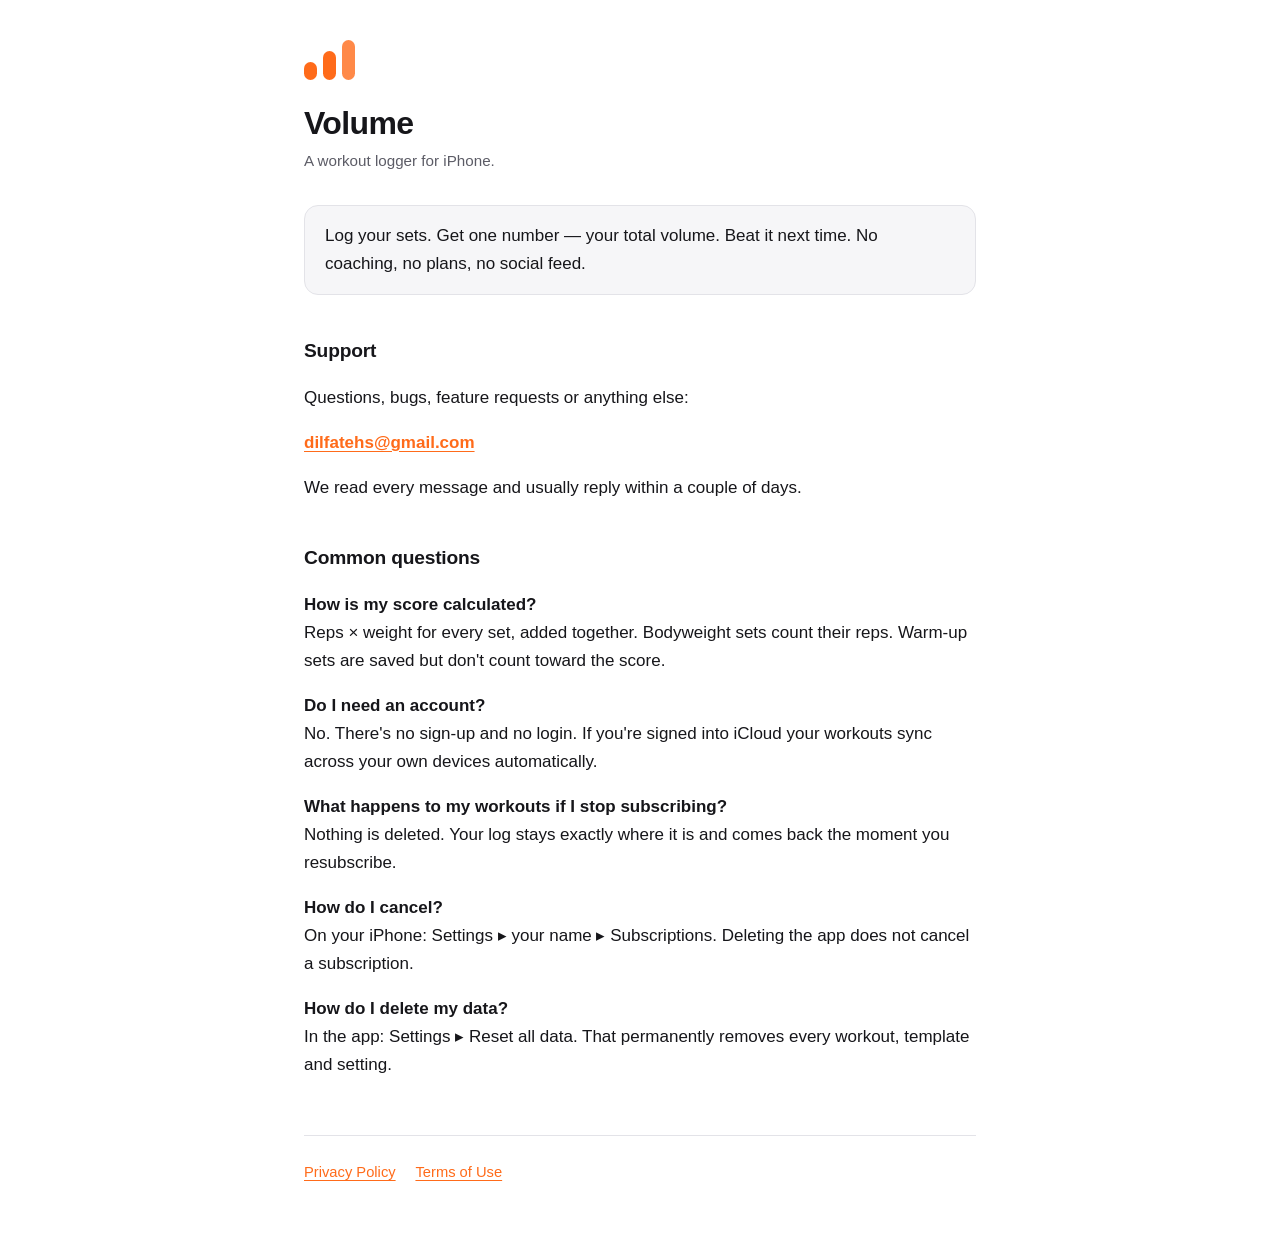
==== docs/index.html @ 06da74b7 "Publish legal pages as HTML; real URLs in the app; submission guide Legal pages are now self-contain" ====
<!doctype html>
<html lang="en">
<head>
<meta charset="utf-8">
<meta name="viewport" content="width=device-width, initial-scale=1">
<title>Volume — Workout Log</title>
<link rel="stylesheet" href="style.css">
</head>
<body>
<main>
  <div class="logo" aria-hidden="true"><span></span><span></span><span></span></div>

  <h1>Volume</h1>
  <p class="updated">A workout logger for iPhone.</p>

  <div class="lede">
    <p style="margin:0">Log your sets. Get one number — your total volume. Beat it next time.
    No coaching, no plans, no social feed.</p>
  </div>

  <h2>Support</h2>
  <p>Questions, bugs, feature requests or anything else:</p>
  <p><strong><a href="mailto:dilfatehs@gmail.com">dilfatehs@gmail.com</a></strong></p>
  <p>We read every message and usually reply within a couple of days.</p>

  <h2>Common questions</h2>

  <p><strong>How is my score calculated?</strong><br>
  Reps × weight for every set, added together. Bodyweight sets count their reps. Warm-up
  sets are saved but don't count toward the score.</p>

  <p><strong>Do I need an account?</strong><br>
  No. There's no sign-up and no login. If you're signed into iCloud your workouts sync
  across your own devices automatically.</p>

  <p><strong>What happens to my workouts if I stop subscribing?</strong><br>
  Nothing is deleted. Your log stays exactly where it is and comes back the moment you
  resubscribe.</p>

  <p><strong>How do I cancel?</strong><br>
  On your iPhone: Settings ▸ your name ▸ Subscriptions. Deleting the app does not cancel a
  subscription.</p>

  <p><strong>How do I delete my data?</strong><br>
  In the app: Settings ▸ Reset all data. That permanently removes every workout, template
  and setting.</p>

  <footer>
    <a href="privacy.html">Privacy Policy</a>
    <a href="terms.html">Terms of Use</a>
  </footer>
</main>
</body>
</html>
---- docs/style.css ----
/* Shared styling for the Volume legal + support pages. Self-contained: no web fonts, no
   CDN, nothing external — so the pages always load, including for App Review. */

:root {
  --accent: #FF6B1A;
  --text: #16161a;
  --muted: #5c5c66;
  --bg: #ffffff;
  --card: #f6f6f8;
  --hairline: #e3e3e8;
}

@media (prefers-color-scheme: dark) {
  :root {
    --accent: #FF7F33;
    --text: #f2f2f5;
    --muted: #a0a0ad;
    --bg: #0b0b0c;
    --card: #17171a;
    --hairline: #2c2c32;
  }
}

* { box-sizing: border-box; }

body {
  margin: 0;
  padding: 2.5rem 1.25rem 4rem;
  background: var(--bg);
  color: var(--text);
  font: 17px/1.65 -apple-system, BlinkMacSystemFont, "Segoe UI", Roboto, Helvetica, Arial, sans-serif;
  -webkit-text-size-adjust: 100%;
}

main { max-width: 42rem; margin: 0 auto; }

.logo {
  display: flex;
  align-items: flex-end;
  gap: 6px;
  height: 40px;
  margin-bottom: 1.5rem;
}
.logo span {
  display: block;
  width: 13px;
  border-radius: 7px;
  background: var(--accent);
}
.logo span:nth-child(1) { height: 44%; }
.logo span:nth-child(2) { height: 72%; }
.logo span:nth-child(3) { height: 100%; opacity: 0.8; }

h1 { font-size: 2rem; line-height: 1.2; margin: 0 0 0.35rem; letter-spacing: -0.02em; }
h2 { font-size: 1.2rem; margin: 2.5rem 0 0.6rem; letter-spacing: -0.01em; }
.updated { color: var(--muted); font-size: 0.95rem; margin: 0 0 2rem; }
p, li { color: var(--text); }
strong { font-weight: 650; }
a { color: var(--accent); text-underline-offset: 3px; }

ul { padding-left: 1.2rem; }
li { margin: 0.35rem 0; }

.lede {
  background: var(--card);
  border: 1px solid var(--hairline);
  border-radius: 14px;
  padding: 1rem 1.25rem;
  margin: 0 0 1.5rem;
}

footer {
  margin-top: 3.5rem;
  padding-top: 1.5rem;
  border-top: 1px solid var(--hairline);
  color: var(--muted);
  font-size: 0.92rem;
}
footer a { margin-right: 1rem; }
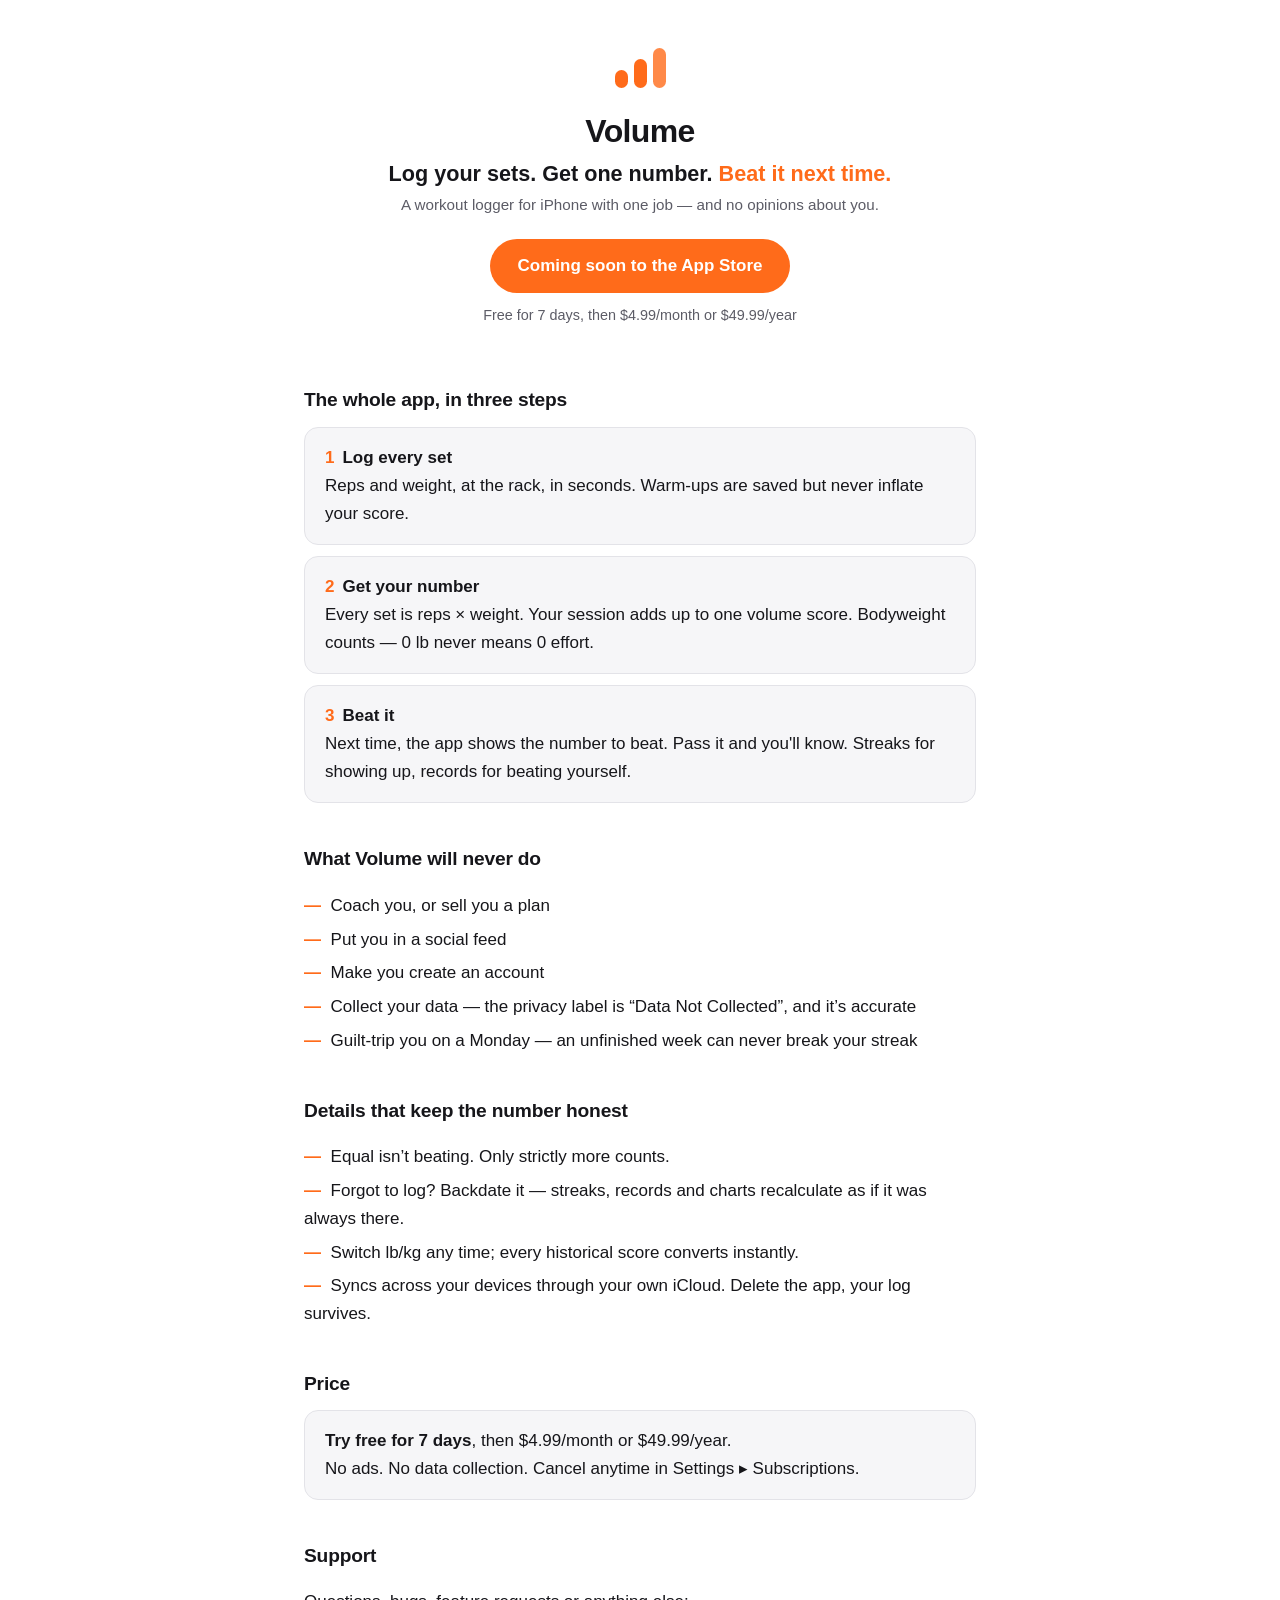
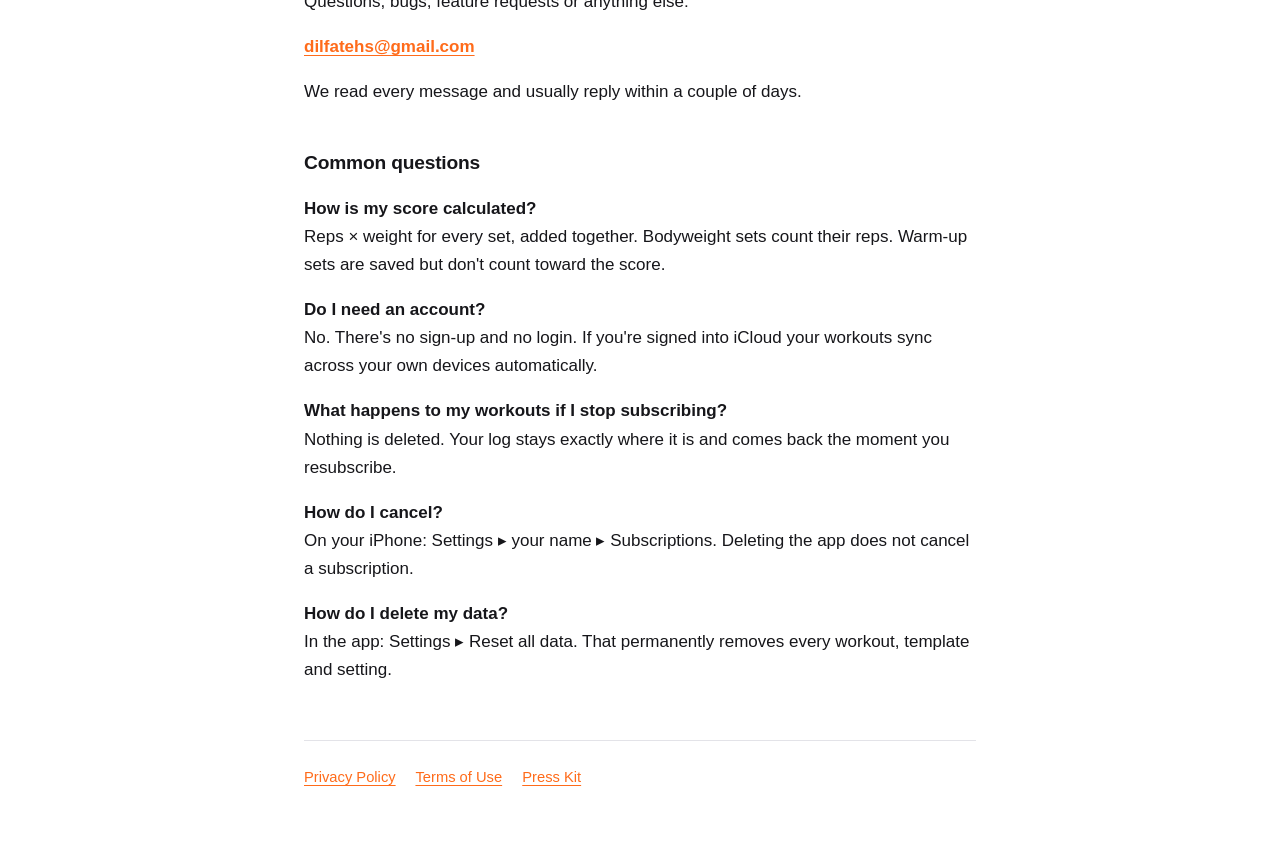
==== commit b214731a: "Marketing kit: landing page, press kit, scripts, and a footage camera rig docs/index.html grows from" ====
--- a/docs/index.html
+++ b/docs/index.html
@@ -3,22 +3,73 @@
 <head>
 <meta charset="utf-8">
 <meta name="viewport" content="width=device-width, initial-scale=1">
-<title>Volume — Workout Log</title>
+<title>Volume — Log your sets. Get one number. Beat it.</title>
+<meta name="description" content="A workout logger for iPhone with one job: tell you if you beat last time. No coaching, no plans, no social feed. 7-day free trial.">
+<meta property="og:title" content="Volume — Workout Log">
+<meta property="og:description" content="Log your sets. Get one number. Beat it next time.">
 <link rel="stylesheet" href="style.css">
+<style>
+  .hero { text-align: center; padding: 0.5rem 0 1rem; }
+  .hero .logo { justify-content: center; margin-left: auto; margin-right: auto; }
+  .tagline { font-size: 1.35rem; font-weight: 650; margin: 0.25rem 0 0; }
+  .tagline em { color: var(--accent); font-style: normal; }
+  .cta {
+    display: inline-block; margin-top: 1.4rem; background: var(--accent); color: #fff;
+    padding: 0.8rem 1.75rem; border-radius: 99px; font-weight: 650; text-decoration: none;
+  }
+  .cta-note { display: block; margin-top: 0.7rem; font-size: 0.9rem; color: var(--muted); }
+  .step { background: var(--card); border: 1px solid var(--hairline); border-radius: 14px;
+    padding: 1rem 1.25rem; margin: 0.7rem 0; }
+  .step b { display: block; }
+  .step .n { color: var(--accent); font-weight: 800; margin-right: 0.5rem; }
+  ul.nots { list-style: none; padding: 0; }
+  ul.nots li::before { content: "—"; color: var(--accent); margin-right: 0.6rem; font-weight: 800; }
+</style>
 </head>
 <body>
 <main>
-  <div class="logo" aria-hidden="true"><span></span><span></span><span></span></div>
-
-  <h1>Volume</h1>
-  <p class="updated">A workout logger for iPhone.</p>
-
-  <div class="lede">
-    <p style="margin:0">Log your sets. Get one number — your total volume. Beat it next time.
-    No coaching, no plans, no social feed.</p>
+  <div class="hero">
+    <div class="logo" aria-hidden="true"><span></span><span></span><span></span></div>
+    <h1>Volume</h1>
+    <p class="tagline">Log your sets. Get one number. <em>Beat it next time.</em></p>
+    <p class="updated" style="margin-bottom:0">A workout logger for iPhone with one job — and no opinions about you.</p>
+    <!-- Replace href with the real App Store URL at release -->
+    <a class="cta" href="#">Coming soon to the App&nbsp;Store</a>
+    <span class="cta-note">Free for 7 days, then $4.99/month or $49.99/year</span>
   </div>
 
-  <h2>Support</h2>
+  <h2>The whole app, in three steps</h2>
+  <div class="step"><b><span class="n">1</span>Log every set</b>
+    Reps and weight, at the rack, in seconds. Warm-ups are saved but never inflate your score.</div>
+  <div class="step"><b><span class="n">2</span>Get your number</b>
+    Every set is reps × weight. Your session adds up to one volume score. Bodyweight counts — 0 lb never means 0 effort.</div>
+  <div class="step"><b><span class="n">3</span>Beat it</b>
+    Next time, the app shows the number to beat. Pass it and you'll know. Streaks for showing up, records for beating yourself.</div>
+
+  <h2>What Volume will never do</h2>
+  <ul class="nots">
+    <li>Coach you, or sell you a plan</li>
+    <li>Put you in a social feed</li>
+    <li>Make you create an account</li>
+    <li>Collect your data — the privacy label is “Data Not Collected”, and it’s accurate</li>
+    <li>Guilt-trip you on a Monday — an unfinished week can never break your streak</li>
+  </ul>
+
+  <h2>Details that keep the number honest</h2>
+  <ul class="nots">
+    <li>Equal isn’t beating. Only strictly more counts.</li>
+    <li>Forgot to log? Backdate it — streaks, records and charts recalculate as if it was always there.</li>
+    <li>Switch lb/kg any time; every historical score converts instantly.</li>
+    <li>Syncs across your devices through your own iCloud. Delete the app, your log survives.</li>
+  </ul>
+
+  <h2>Price</h2>
+  <div class="lede">
+    <p style="margin:0"><strong>Try free for 7 days</strong>, then $4.99/month or $49.99/year.<br>
+    No ads. No data collection. Cancel anytime in Settings ▸ Subscriptions.</p>
+  </div>
+
+  <h2 id="support">Support</h2>
   <p>Questions, bugs, feature requests or anything else:</p>
   <p><strong><a href="mailto:dilfatehs@gmail.com">dilfatehs@gmail.com</a></strong></p>
   <p>We read every message and usually reply within a couple of days.</p>
@@ -48,6 +99,7 @@
   <footer>
     <a href="privacy.html">Privacy Policy</a>
     <a href="terms.html">Terms of Use</a>
+    <a href="press.html">Press Kit</a>
   </footer>
 </main>
 </body>
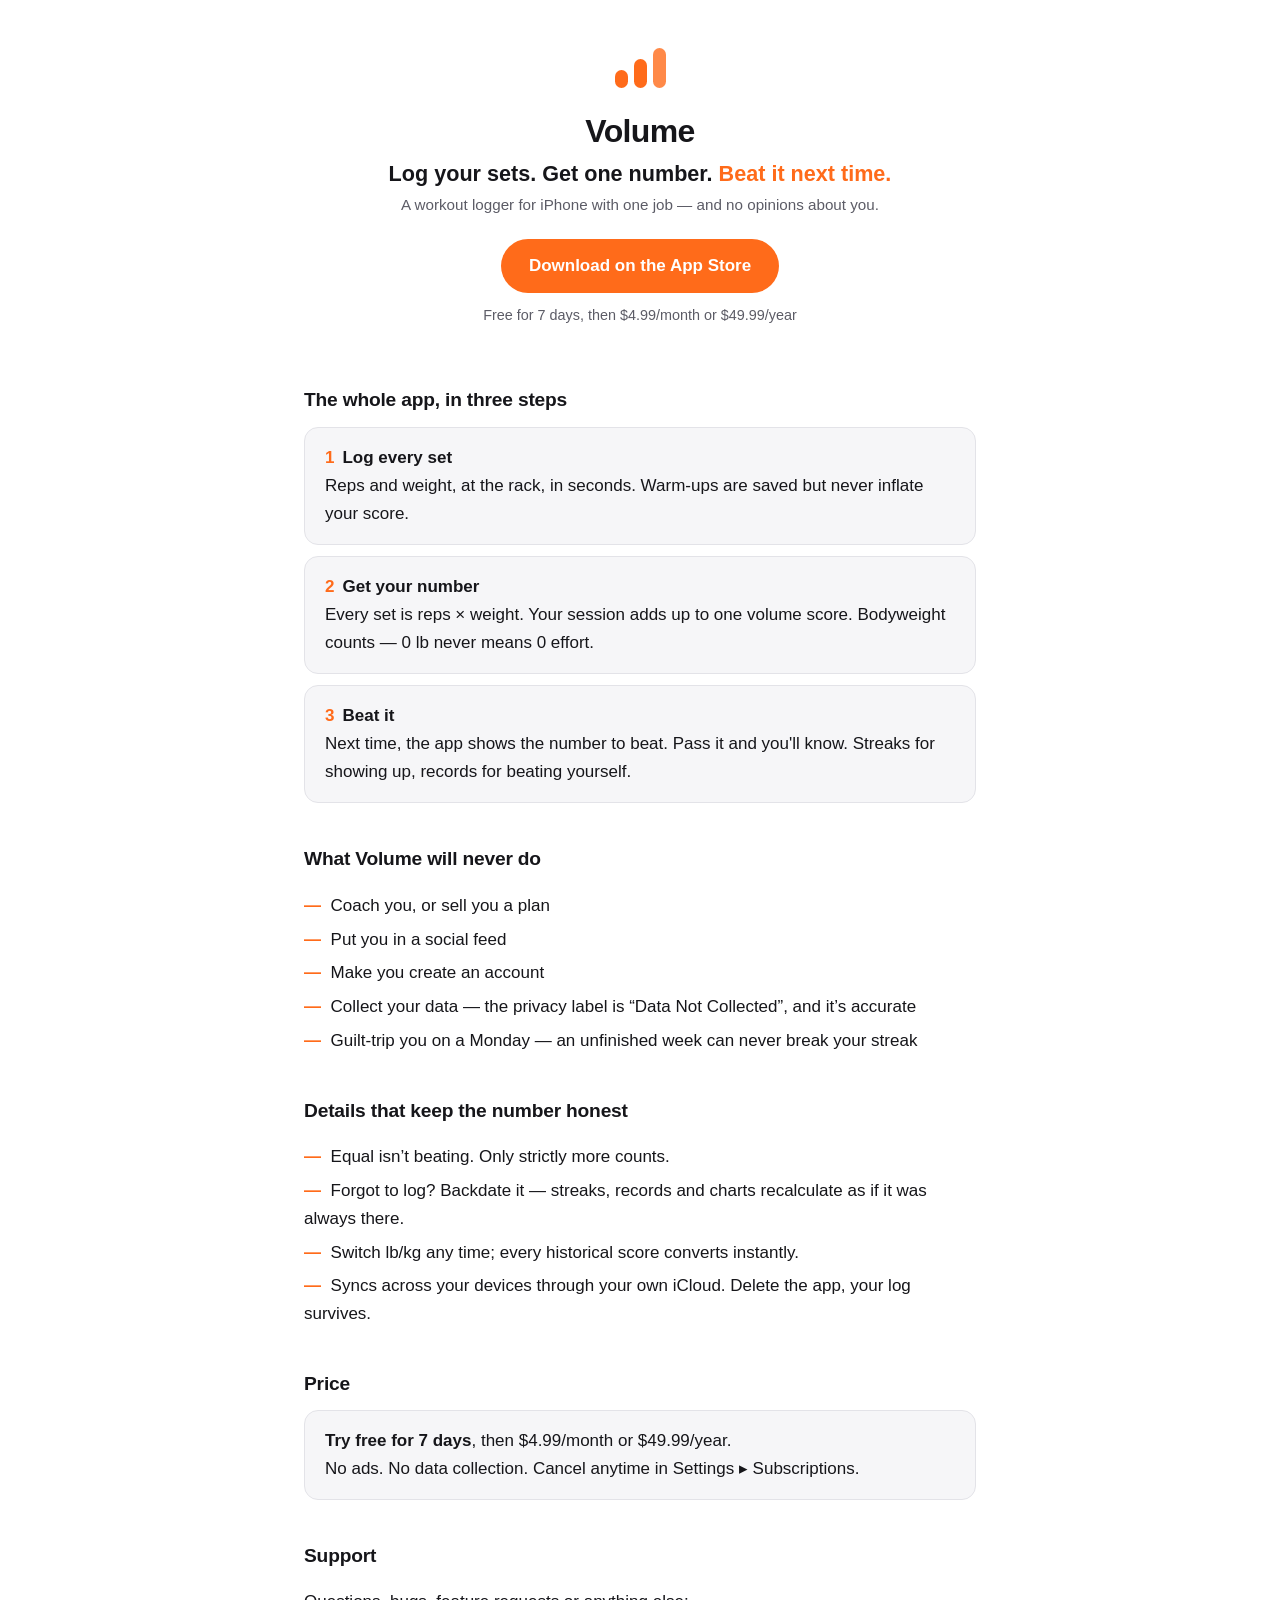
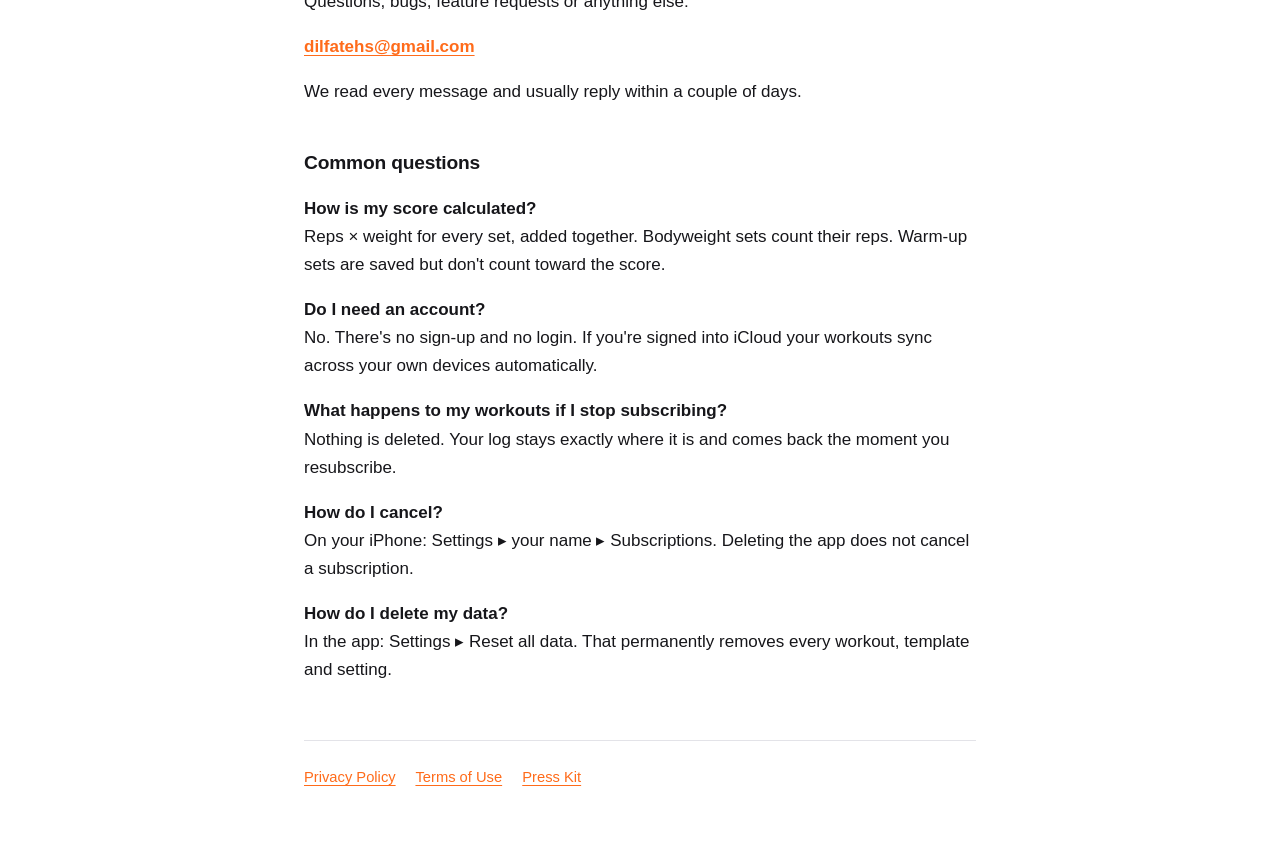
==== commit ddd4421f: "Volume is live: wire the real App Store URL through the site and kit apps.apple.com/us/app/volume-wo" ====
--- a/docs/index.html
+++ b/docs/index.html
@@ -33,8 +33,7 @@
     <h1>Volume</h1>
     <p class="tagline">Log your sets. Get one number. <em>Beat it next time.</em></p>
     <p class="updated" style="margin-bottom:0">A workout logger for iPhone with one job — and no opinions about you.</p>
-    <!-- Replace href with the real App Store URL at release -->
-    <a class="cta" href="#">Coming soon to the App&nbsp;Store</a>
+    <a class="cta" href="https://apps.apple.com/us/app/volume-workout-log/id6793364218">Download on the App&nbsp;Store</a>
     <span class="cta-note">Free for 7 days, then $4.99/month or $49.99/year</span>
   </div>
 
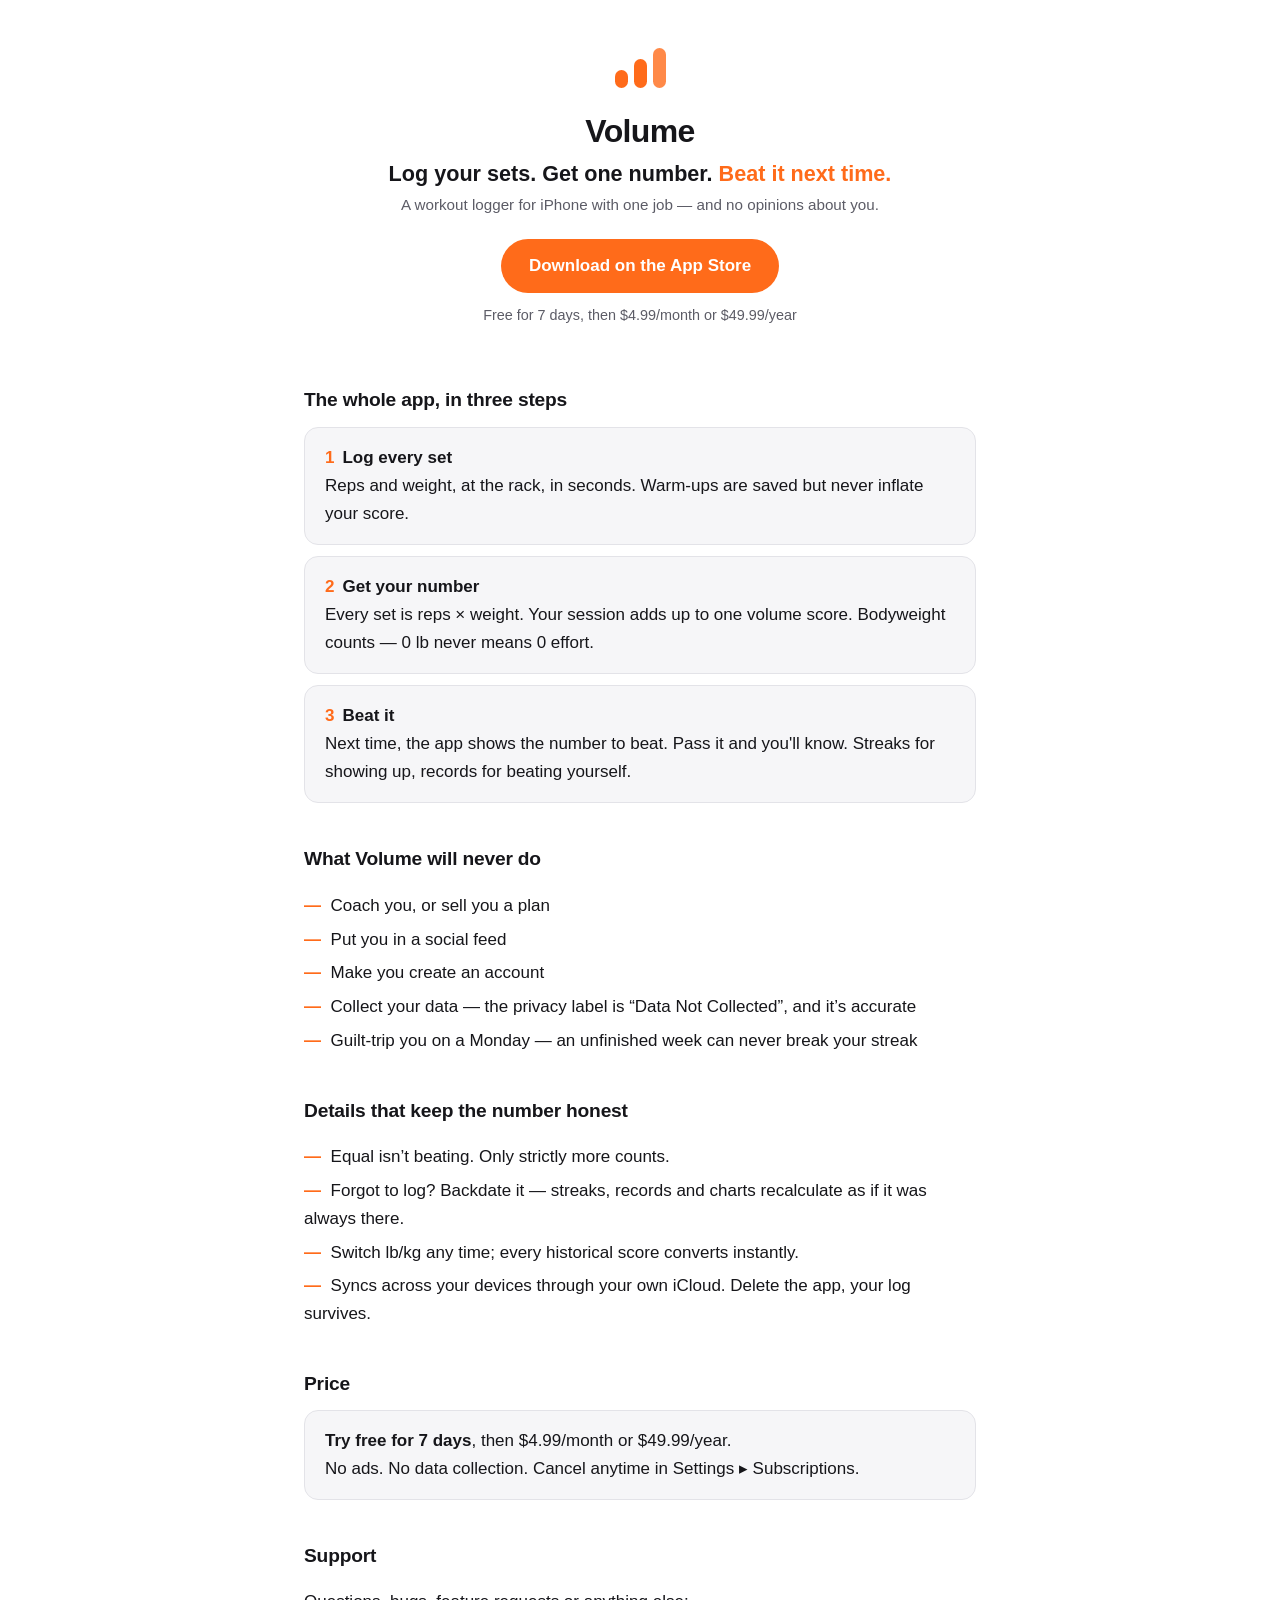
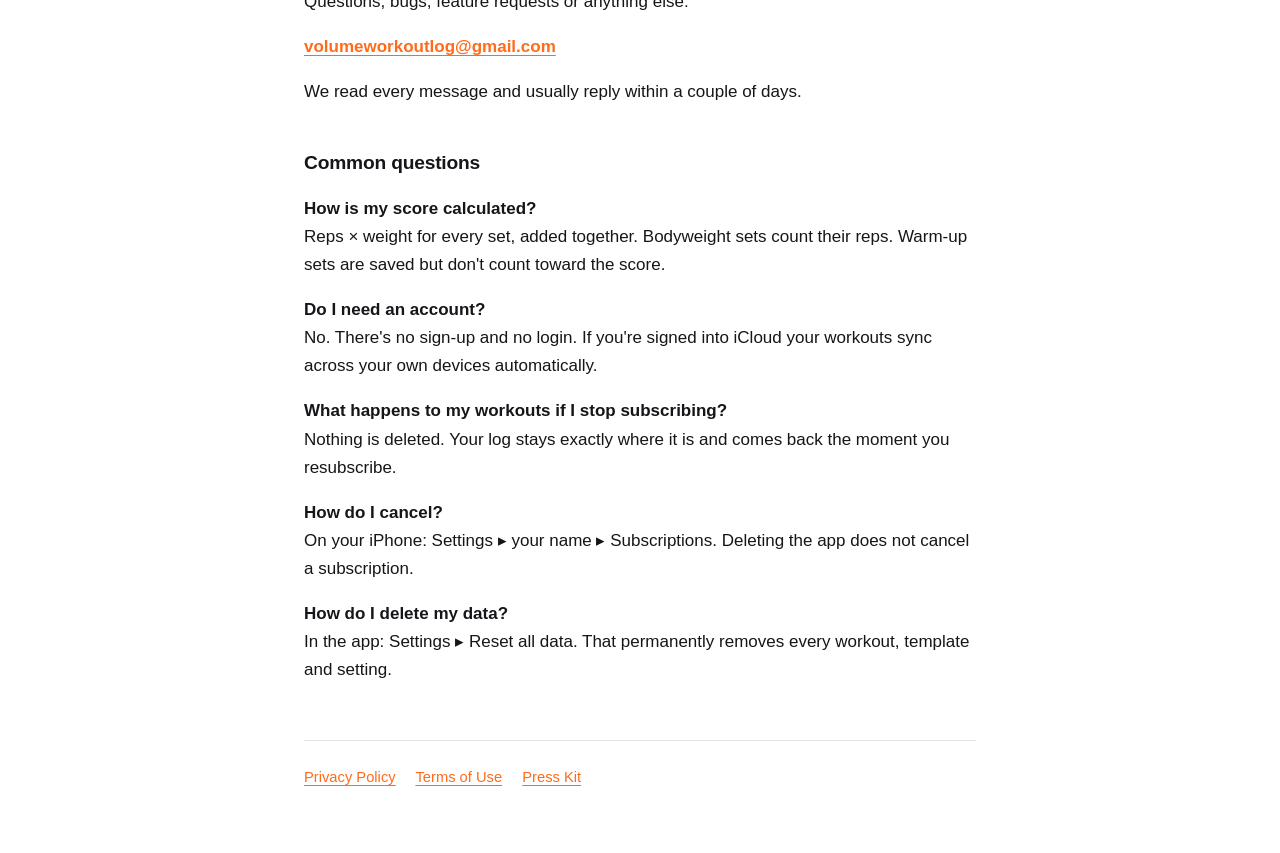
==== commit 1fdd865c: "Volume gets its own contact address, and drops the Hi-Beam attribution Public support and press cont" ====
--- a/docs/index.html
+++ b/docs/index.html
@@ -70,7 +70,7 @@
 
   <h2 id="support">Support</h2>
   <p>Questions, bugs, feature requests or anything else:</p>
-  <p><strong><a href="mailto:dilfatehs@gmail.com">dilfatehs@gmail.com</a></strong></p>
+  <p><strong><a href="mailto:volumeworkoutlog@gmail.com">volumeworkoutlog@gmail.com</a></strong></p>
   <p>We read every message and usually reply within a couple of days.</p>
 
   <h2>Common questions</h2>
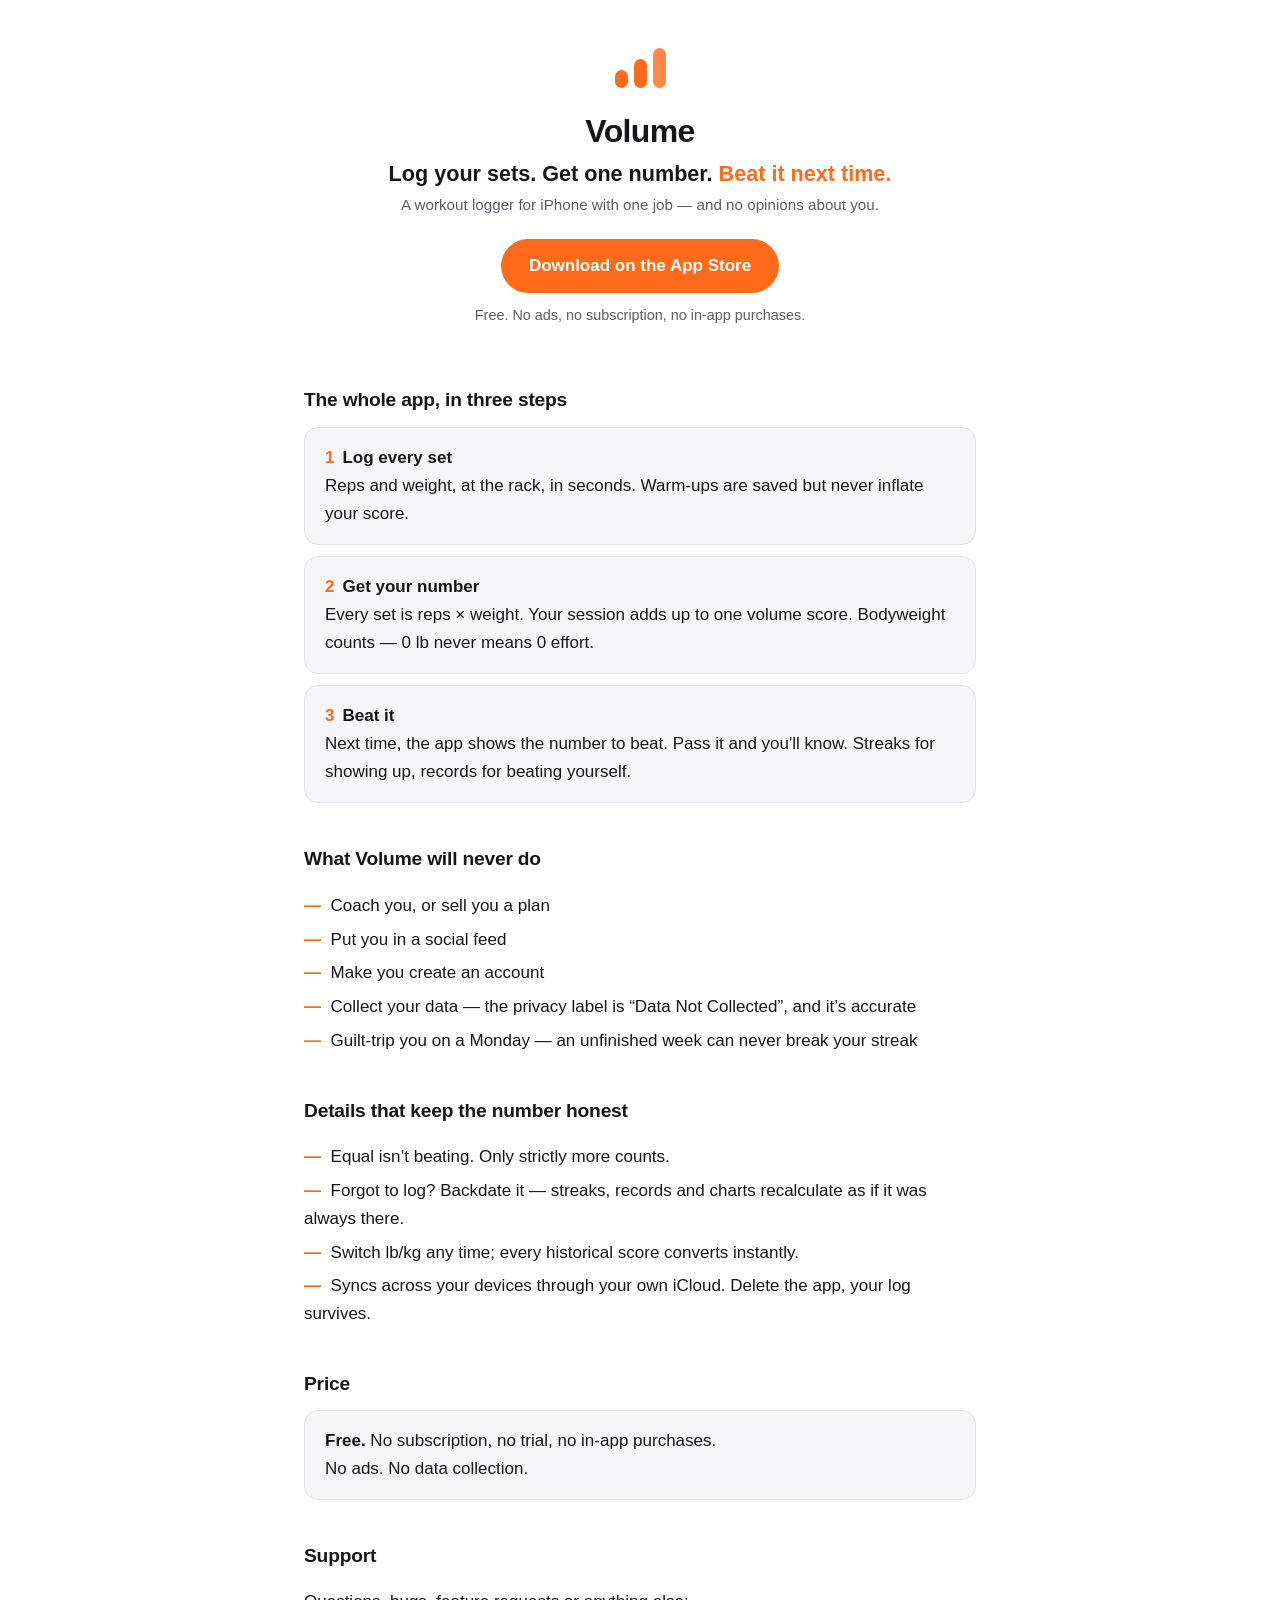
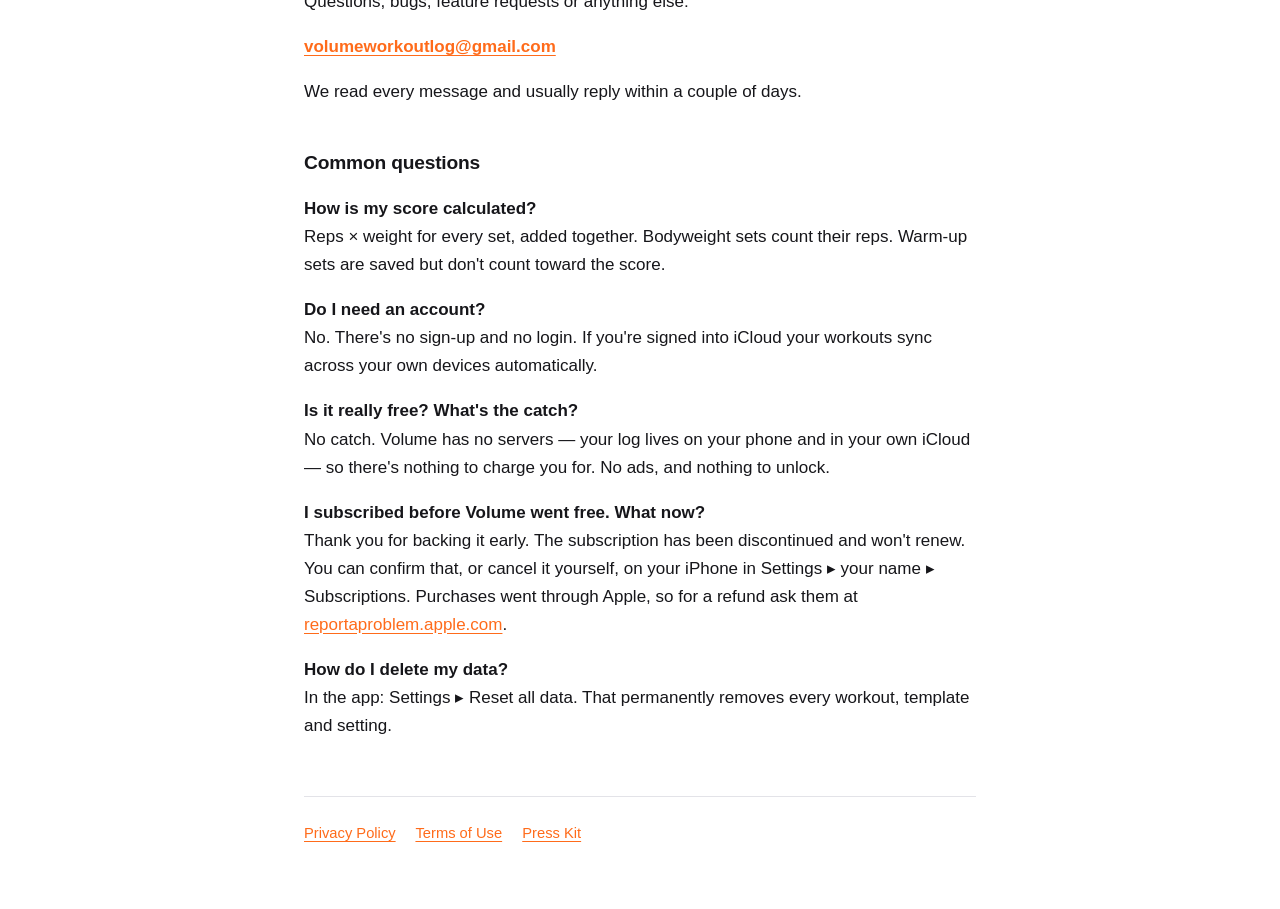
==== commit 5189a611: "Make Volume free: remove the subscription, paywall and StoreKit Version 1.1 (5). Finishing onboardin" ====
--- a/docs/index.html
+++ b/docs/index.html
@@ -4,7 +4,7 @@
 <meta charset="utf-8">
 <meta name="viewport" content="width=device-width, initial-scale=1">
 <title>Volume — Log your sets. Get one number. Beat it.</title>
-<meta name="description" content="A workout logger for iPhone with one job: tell you if you beat last time. No coaching, no plans, no social feed. 7-day free trial.">
+<meta name="description" content="A workout logger for iPhone with one job: tell you if you beat last time. No coaching, no plans, no social feed. Free — no ads, no subscription.">
 <meta property="og:title" content="Volume — Workout Log">
 <meta property="og:description" content="Log your sets. Get one number. Beat it next time.">
 <link rel="stylesheet" href="style.css">
@@ -34,7 +34,7 @@
     <p class="tagline">Log your sets. Get one number. <em>Beat it next time.</em></p>
     <p class="updated" style="margin-bottom:0">A workout logger for iPhone with one job — and no opinions about you.</p>
     <a class="cta" href="https://apps.apple.com/us/app/volume-workout-log/id6793364218">Download on the App&nbsp;Store</a>
-    <span class="cta-note">Free for 7 days, then $4.99/month or $49.99/year</span>
+    <span class="cta-note">Free. No ads, no subscription, no in-app purchases.</span>
   </div>
 
   <h2>The whole app, in three steps</h2>
@@ -64,8 +64,8 @@
 
   <h2>Price</h2>
   <div class="lede">
-    <p style="margin:0"><strong>Try free for 7 days</strong>, then $4.99/month or $49.99/year.<br>
-    No ads. No data collection. Cancel anytime in Settings ▸ Subscriptions.</p>
+    <p style="margin:0"><strong>Free.</strong> No subscription, no trial, no in-app purchases.<br>
+    No ads. No data collection.</p>
   </div>
 
   <h2 id="support">Support</h2>
@@ -83,13 +83,15 @@
   No. There's no sign-up and no login. If you're signed into iCloud your workouts sync
   across your own devices automatically.</p>
 
-  <p><strong>What happens to my workouts if I stop subscribing?</strong><br>
-  Nothing is deleted. Your log stays exactly where it is and comes back the moment you
-  resubscribe.</p>
+  <p><strong>Is it really free? What's the catch?</strong><br>
+  No catch. Volume has no servers — your log lives on your phone and in your own iCloud —
+  so there's nothing to charge you for. No ads, and nothing to unlock.</p>
 
-  <p><strong>How do I cancel?</strong><br>
-  On your iPhone: Settings ▸ your name ▸ Subscriptions. Deleting the app does not cancel a
-  subscription.</p>
+  <p><strong>I subscribed before Volume went free. What now?</strong><br>
+  Thank you for backing it early. The subscription has been discontinued and won't renew.
+  You can confirm that, or cancel it yourself, on your iPhone in Settings ▸ your name ▸
+  Subscriptions. Purchases went through Apple, so for a refund ask them at
+  <a href="https://reportaproblem.apple.com">reportaproblem.apple.com</a>.</p>
 
   <p><strong>How do I delete my data?</strong><br>
   In the app: Settings ▸ Reset all data. That permanently removes every workout, template
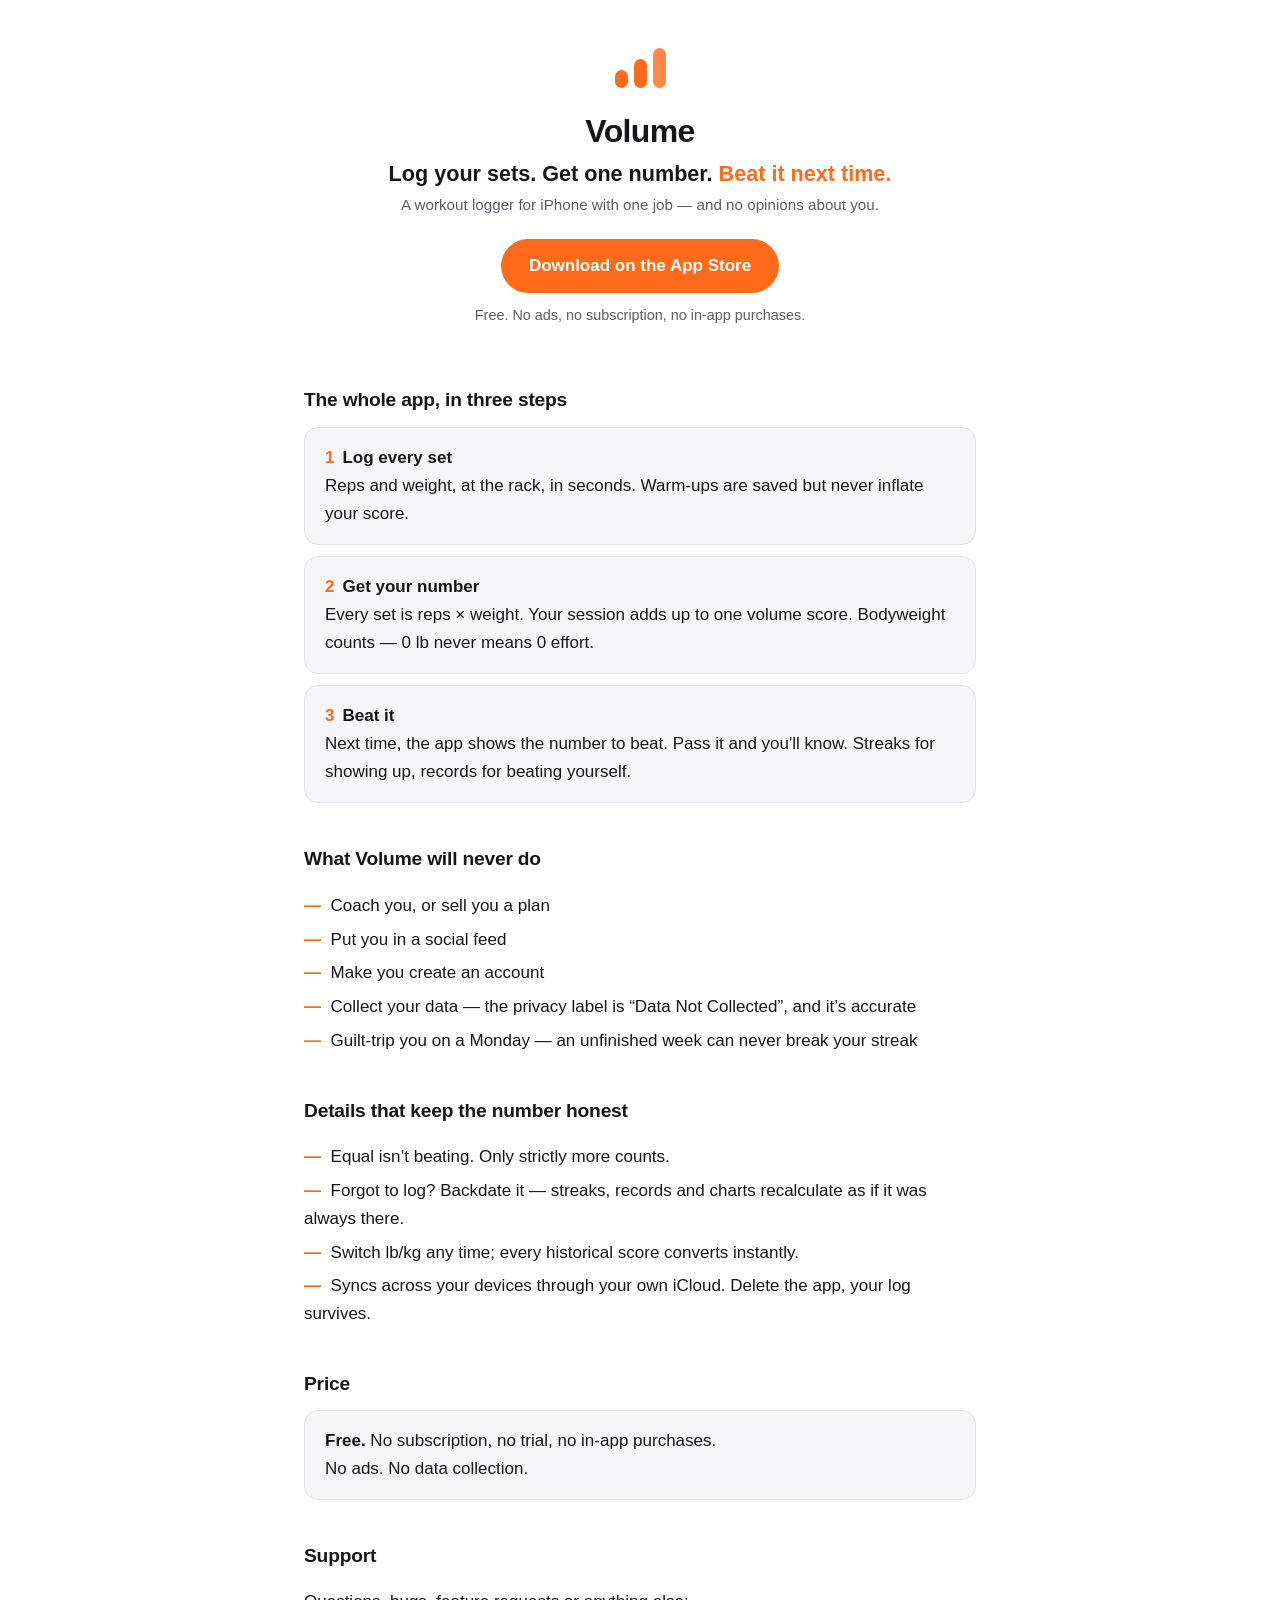
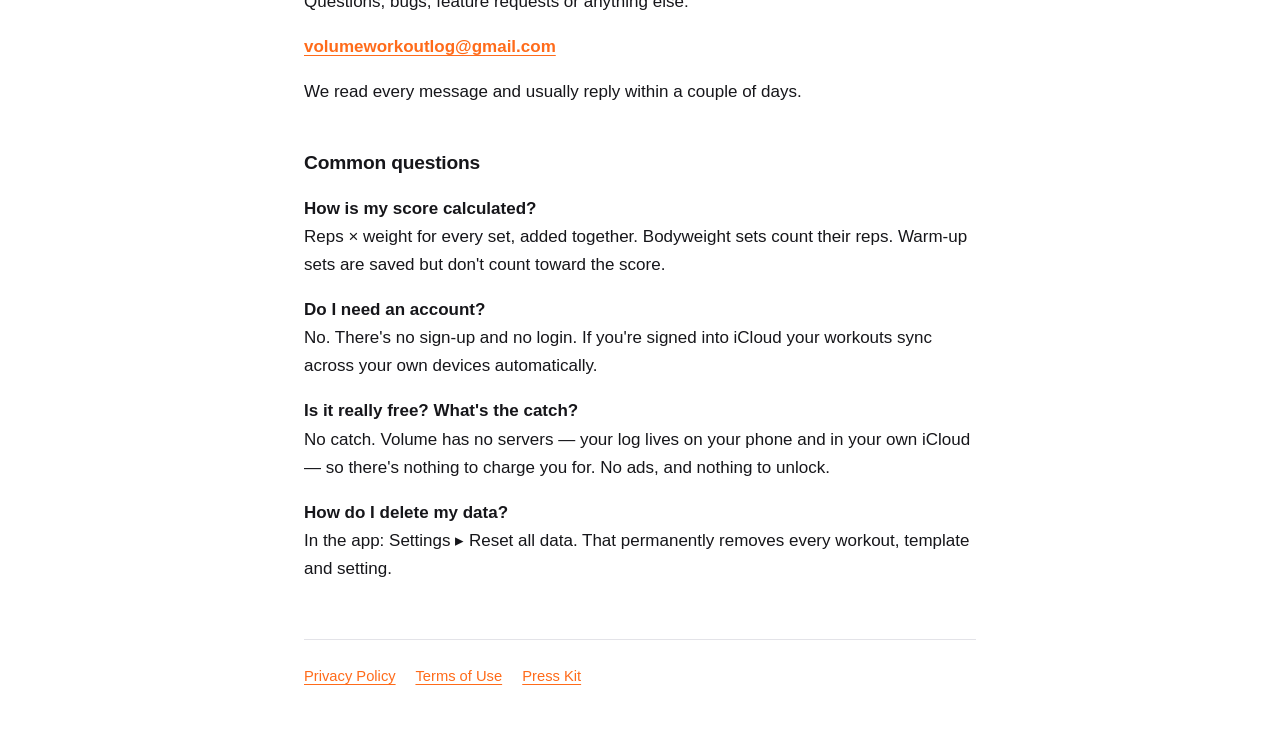
==== commit cdc06351: "Present Volume as simply free: drop every mention of the old subscription Nobody ever subscribed, so" ====
--- a/docs/index.html
+++ b/docs/index.html
@@ -87,12 +87,6 @@
   No catch. Volume has no servers — your log lives on your phone and in your own iCloud —
   so there's nothing to charge you for. No ads, and nothing to unlock.</p>
 
-  <p><strong>I subscribed before Volume went free. What now?</strong><br>
-  Thank you for backing it early. The subscription has been discontinued and won't renew.
-  You can confirm that, or cancel it yourself, on your iPhone in Settings ▸ your name ▸
-  Subscriptions. Purchases went through Apple, so for a refund ask them at
-  <a href="https://reportaproblem.apple.com">reportaproblem.apple.com</a>.</p>
-
   <p><strong>How do I delete my data?</strong><br>
   In the app: Settings ▸ Reset all data. That permanently removes every workout, template
   and setting.</p>
